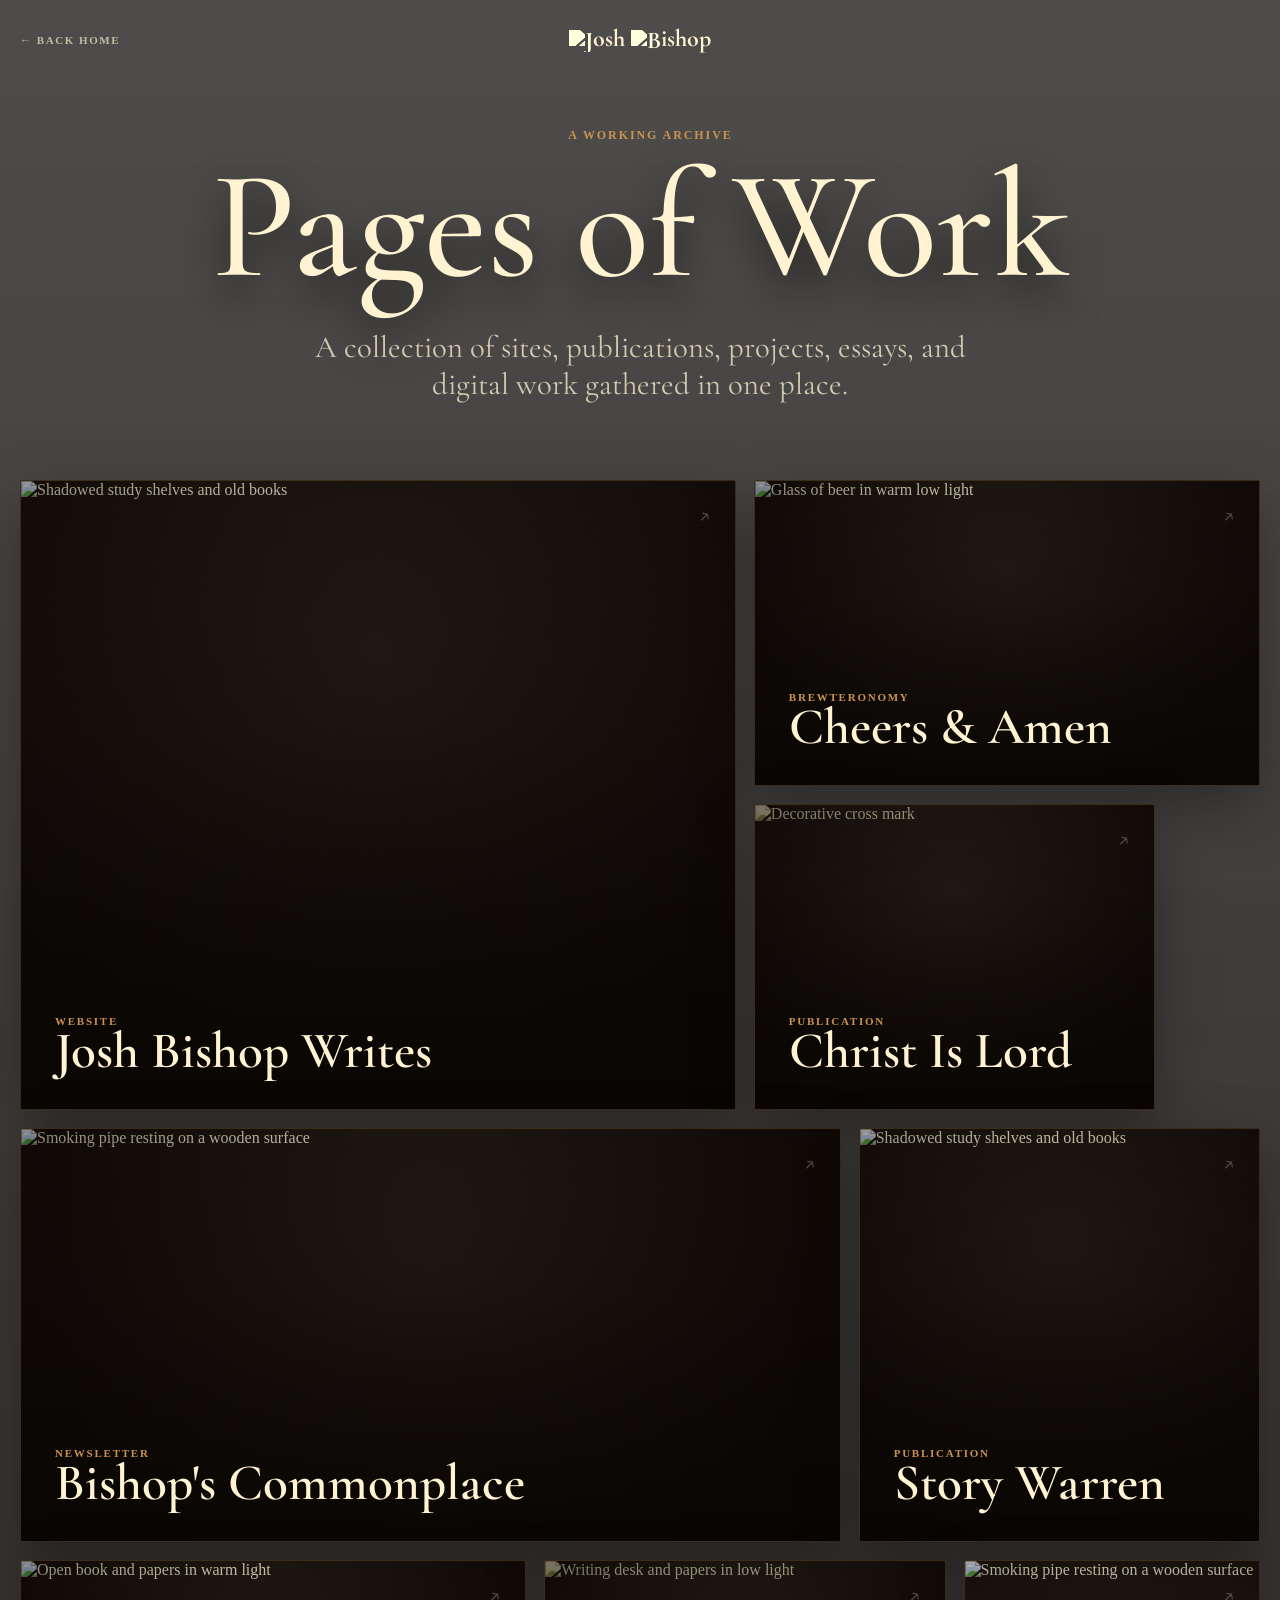
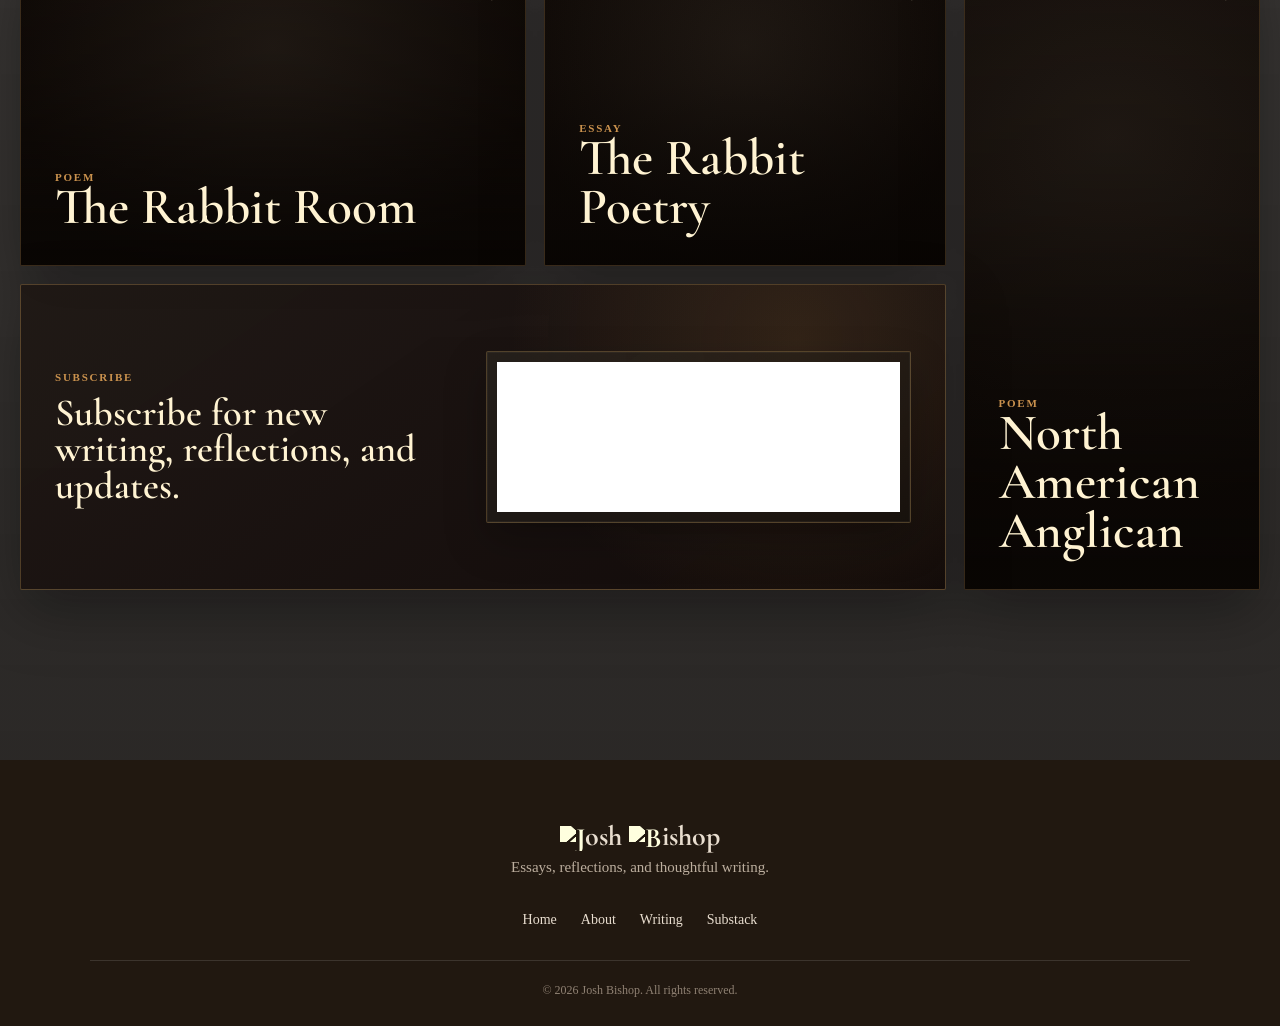
==== pages.html @ c332c075 "Add files via upload" ====
<!doctype html>
<html lang="en">
  <head>
    <meta charset="utf-8">
    <meta name="viewport" content="width=device-width, initial-scale=1">
    <title>Pages of Work | Josh Bishop</title>
    <meta
      name="description"
      content="A collection of sites, publications, projects, essays, and digital work by Josh Bishop gathered in one place."
    >
    <link rel="preconnect" href="https://fonts.googleapis.com">
    <link rel="preconnect" href="https://fonts.gstatic.com" crossorigin>
    <link href="https://fonts.googleapis.com/css2?family=Cormorant+Garamond:wght@500;600;700&family=Montserrat:wght@400;500;600;700;800&display=swap" rel="stylesheet">
    <link rel="stylesheet" href="styles.css">
  </head>
  <body class="pages-page">
    <header class="pages-header" aria-label="Pages archive header">
      <a class="pages-home-link" href="index.html">Back Home</a>
      <p class="pages-header-label"><img class="gothic-initial" src="gothic-J.png" alt="J">osh <img class="gothic-initial" src="gothic-b.png" alt="B">ishop</p>
    </header>

    <main class="pages-main">
      <section class="pages-hero" aria-labelledby="pages-title">
        <p class="section-kicker">A Working Archive</p>
        <h1 id="pages-title" class="pages-title">Pages of Work</h1>
        <p class="pages-intro">A collection of sites, publications, projects, essays, and digital work gathered in one place.</p>
      </section>

      <section class="pages-archive" aria-label="Collected pages">
        <a class="page-card page-card-primary" href="https://www.joshbishopwrites.com/" target="_blank" rel="noopener noreferrer">
          <img src="writing.jpg" alt="Shadowed study shelves and old books">
          <span class="page-card-shade" aria-hidden="true"></span>
          <span class="page-card-arrow" aria-hidden="true">↗</span>
          <span class="page-card-content">
            <span class="page-card-category">Website</span>
            <span class="page-card-title">
              <span>Josh Bishop Writes</span>
            </span>
            <span class="page-card-description">Poetry, theology, essays, and personal writing.</span>
          </span>
        </a>

        <a class="page-card page-card-short" href="https://www.cheersamen.com/" target="_blank" rel="noopener noreferrer">
          <img src="beers.jpg" alt="Glass of beer in warm low light">
          <span class="page-card-shade" aria-hidden="true"></span>
          <span class="page-card-arrow" aria-hidden="true">↗</span>
          <span class="page-card-content">
            <span class="page-card-category">Brewteronomy</span>
            <span class="page-card-title">
              <span>Cheers &amp; Amen</span>
            </span>
            <span class="page-card-description">Beer is a gift from God, given for his glory and our joy — and we should thank him for it</span>
          </span>
        </a>

        <a class="page-card page-card-medium" href="https://christislord.substack.com/" target="_blank" rel="noopener noreferrer">
          <img src="christ.jpg" alt="Decorative cross mark">
          <span class="page-card-shade" aria-hidden="true"></span>
          <span class="page-card-arrow" aria-hidden="true">↗</span>
          <span class="page-card-content">
            <span class="page-card-category">Publication</span>
            <span class="page-card-title">
              <span>Christ Is Lord</span>
            </span>
            <span class="page-card-description">Christian cultural engagement, essays, and public theology.</span>
          </span>
        </a>

        <a class="page-card page-card-wide" href="https://bishopscommonplace.substack.com/" target="_blank" rel="noopener noreferrer">
          <img src="open-book.jpg" alt="Smoking pipe resting on a wooden surface">
          <span class="page-card-shade" aria-hidden="true"></span>
          <span class="page-card-arrow" aria-hidden="true">↗</span>
          <span class="page-card-content">
            <span class="page-card-category">Newsletter</span>
            <span class="page-card-title">
              <span>Bishop's Commonplace</span>
            </span>
            <span class="page-card-description">Notes, fragments, observations, and links from the desk.</span>
          </span>
        </a>

        <a class="page-card page-card-square" href="https://storywarren.com/author/josh-bishop/" target="_blank" rel="noopener noreferrer">
          <img src="story-warren.jpg" alt="Shadowed study shelves and old books">
          <span class="page-card-shade" aria-hidden="true"></span>
          <span class="page-card-arrow" aria-hidden="true">↗</span>
          <span class="page-card-content">
            <span class="page-card-category">Publication</span>
            <span class="page-card-title">
              <span>Story Warren</span>
            </span>
            <span class="page-card-description">Collected writing by Josh Bishop at Story Warren.</span>
          </span>
        </a>

        <a class="page-card page-card-short page-card-rabbit-room" href="https://rabbitroompoetry.substack.com/p/an-unexpected-specterjosh-bishop" target="_blank" rel="noopener noreferrer">
          <img src="rabbit-room.jpg" alt="Open book and papers in warm light">
          <span class="page-card-shade" aria-hidden="true"></span>
          <span class="page-card-arrow" aria-hidden="true">↗</span>
          <span class="page-card-content">
            <span class="page-card-category">Poem</span>
            <span class="page-card-title">
              <span>The Rabbit Room</span>
            </span>
            <span class="page-card-description">An Unexpected Specter, published through Rabbit Room Poetry.</span>
          </span>
        </a>

        <a class="page-card page-card-medium page-card-rabbit-poetry" href="https://www.rabbitroom.com/post/on-creation-first-and-new-by-josh-bishop" target="_blank" rel="noopener noreferrer">
          <img src="rabbit-poetry.jpg" alt="Writing desk and papers in low light">
          <span class="page-card-shade" aria-hidden="true"></span>
          <span class="page-card-arrow" aria-hidden="true">↗</span>
          <span class="page-card-content">
            <span class="page-card-category">Essay</span>
            <span class="page-card-title">
              <span>The Rabbit Poetry</span>
            </span>
            <span class="page-card-description">On Creation, First and New, published by The Rabbit Room.</span>
          </span>
        </a>

        <a class="page-card page-card-anglican" href="https://northamanglican.com/summer-afternoon/" target="_blank" rel="noopener noreferrer">
          <img src="summer.jpg" alt="Smoking pipe resting on a wooden surface">
          <span class="page-card-shade" aria-hidden="true"></span>
          <span class="page-card-arrow" aria-hidden="true">↗</span>
          <span class="page-card-content">
            <span class="page-card-category">Poem</span>
            <span class="page-card-title">
              <span>North American Anglican</span>
            </span>
            <span class="page-card-description">Summer Afternoon, published at The North American Anglican.</span>
          </span>
        </a>

        <div class="page-card page-card-subscribe">
          <div class="page-card-content page-subscribe-content">
            <div class="page-subscribe-copy">
              <span class="page-card-category">Subscribe</span>
              <span class="page-card-title">
                <span>Subscribe for new writing, reflections, and updates.</span>
              </span>
            </div>
            <div class="subscribe-frame pages-more-frame">
              <iframe class="subscribe-embed pages-more-embed" src="https://www.joshbishopwrites.com/embed" width="480" height="150" frameborder="0" scrolling="no"></iframe>
            </div>
          </div>
        </div>
      </section>
    </main>

    <footer class="site-footer">
      <div class="footer-inner">
        <div class="footer-brand">
          <h3><img class="gothic-initial" src="gothic-J.png" alt="J">osh <img class="gothic-initial" src="gothic-b.png" alt="B">ishop </h3>
          <p>Essays, reflections, and thoughtful writing.</p>
        </div>

        <nav class="footer-nav" aria-label="Footer navigation">
          <a href="index.html">Home</a>
          <a href="index.html#about">About</a>
          <a href="pages.html">Writing</a>
          <a href="https://www.joshbishopwrites.com/" target="_blank" rel="noopener noreferrer">Substack</a>
        </nav>

        <div class="footer-bottom">
          <p>© 2026 Josh Bishop. All rights reserved.</p>
        </div>
      </div>
    </footer>

    <script src="script.js"></script>
  </body>
</html>
---- styles.css ----
:root {
  --black: #090604;
  --coal: #120b08;
  --walnut: #21130d;
  --brown: #352016;
  --oxblood: #68241f;
  --green: #203226;
  --brass: #ca924e;
  --paper: #f2dfbc;
  --cream: #fff3d2;
  --muted: #bca27b;
  --line: rgba(255, 231, 188, 0.16);
  --shadow: rgba(0, 0, 0, 0.54);
}

* {
  box-sizing: border-box;
}

html {
  scroll-behavior: smooth;
}

body {
  margin: 0;
  color: var(--cream);
  background:
    radial-gradient(circle at 20% 8%, rgba(104, 36, 31, 0.22), transparent 28rem),
    linear-gradient(180deg, #090604 0%, #140d09 46%, #090604 100%);
  cursor: url("deus-vult-cursor.png") 16 16, auto;
}

body.pages-page {
  min-height: 100vh;
  color: var(--cream);
  background:
    linear-gradient(rgba(9, 6, 4, 0.72), rgba(9, 6, 4, 0.88)),
    url("pages-background.jpg") center / cover fixed no-repeat;
}


body::before {
  position: fixed;
  inset: 0;
  z-index: 10;
  pointer-events: none;
  content: "";
  opacity: 0.025;
  background-image: url("data:image/svg+xml,%3Csvg viewBox='0 0 240 240' xmlns='http://www.w3.org/2000/svg'%3E%3Cfilter id='noise'%3E%3CfeTurbulence type='fractalNoise' baseFrequency='0.85' numOctaves='3' stitchTiles='stitch'/%3E%3C/filter%3E%3Crect width='240' height='240' filter='url(%23noise)' opacity='0.55'/%3E%3C/svg%3E");
  background-size: 240px 240px;
  mix-blend-mode: overlay;
}

a {
  color: inherit;
  text-decoration: none;
}

a:focus-visible,
button:focus-visible,
input:focus-visible {
  outline: 2px solid rgba(185, 133, 69, 0.9);
  outline-offset: 4px;
}

img,
video {
  display: block;
  max-width: 100%;
}

.hero {
  position: relative;
  min-height: 100svh;
  display: grid;
  place-items: center;
  overflow: hidden;
  isolation: isolate;
  background: var(--black);
}

.hero-video {
  position: absolute;
  inset: 0;
  z-index: -3;
  width: 100%;
  height: 100%;
  object-fit: cover;
}

.hero-shade {
  position: absolute;
  inset: 0;
  z-index: -1;
  background:
    radial-gradient(circle at center, rgba(9, 6, 4, 0.03) 0%, rgba(9, 6, 4, 0.26) 44%, rgba(9, 6, 4, 0.58) 100%),
    linear-gradient(180deg, rgba(9, 6, 4, 0.12) 0%, rgba(9, 6, 4, 0.24) 62%, rgba(9, 6, 4, 0.72) 100%),
    rgba(9, 6, 4, 0.1);
}

.hero-content {
  width: min(960px, calc(100% - 40px));
  text-align: center;
}

.eyebrow,
.section-kicker {
  margin: 0 0 18px;
  color: var(--brass);
  font-size: 12px;
  font-weight: 800;
  letter-spacing: 0.16em;
  text-transform: uppercase;
}

.section-kicker::before {
  display: inline-block;
  width: 12px;
  height: 12px;
  margin-right: 9px;
  vertical-align: -1px;
  content: "";
  background: rgba(185, 133, 69, 0.78);
  mask: url("deus-vult.png") center / contain no-repeat;
  -webkit-mask: url("deus-vult.png") center / contain no-repeat;
}

.hero h1 {
  margin: 0;
  font-family: "Cormorant Garamond", Georgia, serif;
  font-size: clamp(72px, 13vw, 190px);
  font-weight: 700;
  line-height: 0.82;
  letter-spacing: 0;
  text-shadow: 0 18px 40px rgba(0, 0, 0, 0.72);
}

.gothic-initial {
  display: inline-block;
  width: auto;
  height: 0.86em;
  vertical-align: -0.08em;
  filter: brightness(0) saturate(100%) invert(94%) sepia(12%) saturate(643%) hue-rotate(339deg) brightness(108%) contrast(104%);
}

.hero-roles {
  position: absolute;
  left: 50%;
  bottom: clamp(34px, 8vh, 84px);
  display: flex;
  align-items: center;
  gap: 16px;
  margin: 0;
  color: rgba(255, 243, 210, 0.8);
  font-size: 12px;
  font-weight: 800;
  letter-spacing: 0.18em;
  text-transform: uppercase;
  transform: translateX(-50%);
  white-space: nowrap;
}

.hero-roles span {
  width: 32px;
  height: 1px;
  background: rgba(185, 133, 69, 0.76);
}

.about-section,
.work-section,
.reading-section,
.subscribe-section {
  width: min(1220px, calc(100% - 40px));
  margin: 0 auto;
}

.about-section {
  padding: clamp(80px, 9vw, 130px) 0 clamp(36px, 5vw, 72px);
}

.section-rule {
  width: 100%;
  height: 1px;
  margin-bottom: 32px;
  background: var(--line);
}

.about-grid {
  display: grid;
  grid-template-columns: minmax(0, 0.96fr) minmax(320px, 0.74fr);
  gap: clamp(40px, 7vw, 96px);
  align-items: start;
}

.about-heading {
  position: relative;
}

h2,
h3 {
  font-family: "Cormorant Garamond", Georgia, serif;
  letter-spacing: 0;
}

.about-heading h2,
.section-heading h2,
.reading-intro h2,
.subscribe-panel h2 {
  margin: 0;
  font-size: clamp(42px, 6vw, 78px);
  font-weight: 600;
  line-height: 0.95;
}

.about-copy {
  color: rgba(255, 243, 210, 0.78);
  font-family: "Cormorant Garamond", Georgia, serif;
  font-size: clamp(22px, 2.1vw, 29px);
  line-height: 1.32;
}

.about-copy p {
  margin: 0 0 26px;
}

.section-pipe {
  position: absolute;
  top: 350px;
  left: -2rem;
  z-index: 5;
  width: clamp(220px, 30vw, 360px);
  height: auto;
  margin: 0;
  opacity: 0.72;
  filter: sepia(1) saturate(1.9) hue-rotate(345deg) brightness(0.5);
  pointer-events: none;
  transform: scaleX(-1) rotate(20deg);
  transform-origin: right;
}

.section-heading {
  margin-bottom: 34px;
  margin-top: -5rem;

  padding-top: clamp(30px, 4vw, 44px);
  border-top: 1px solid var(--line);
  text-align: right;
}

.section-heading h2 {
  max-width: 630px;
  margin-left: auto;
}

.work-section {
  padding: clamp(24px, 4vw, 48px) 0 clamp(84px, 10vw, 150px);
}

.work-grid {
  display: grid;
  grid-template-columns: repeat(4, minmax(0, 1fr));
  grid-auto-rows: 180px;
  gap: 20px;
}

.work-card {
  position: relative;
  overflow: hidden;
  min-height: 320px;
  border-radius: 2px;
  border: 1px solid rgba(215, 171, 103, 0.18);
  background: var(--walnut);
  box-shadow: 0 18px 48px rgba(0, 0, 0, 0.3);
}

.work-card-featured img {
  object-position: center 70%;
}

.work-card:focus-visible {
  outline-offset: 6px;
}

.work-card.tall {
  grid-column: span 2;
  grid-row: span 2;
}

.work-card.wide {
  grid-column: span 2;
}

.work-card-featured {
  grid-column: 1 / -1;
  grid-row: span 2;
}

.work-card-pages {
  grid-column: span 2;
  grid-row: span 4;
}

.work-card-new {
  grid-column: span 2;
  grid-row: span 2;
}

.work-card-small {
  grid-column: span 1;
  grid-row: span 2;
}

.work-card img {
  width: 100%;
  height: 100%;
  object-fit: cover;
  filter: saturate(0.92) contrast(1.06) brightness(0.86);
  transition: transform 700ms ease, filter 700ms ease;
}

.card-vignette,
.card-hover,
.card-title {
  position: absolute;
  inset: 0;
}

.work-card-arrow {
  position: absolute;
  top: 24px;
  right: 24px;
  z-index: 2;
  color: rgba(255, 243, 210, 0.74);
  font-family: "Montserrat", system-ui, -apple-system, BlinkMacSystemFont, "Segoe UI", sans-serif;
  font-size: 22px;
  line-height: 1;
  opacity: 0.35;
  transform: translate(0);
  transition: opacity 240ms ease, transform 240ms ease;
}

.card-vignette {
  background:
    linear-gradient(180deg, rgba(9, 6, 4, 0.06) 0%, rgba(9, 6, 4, 0.14) 42%, rgba(9, 6, 4, 0.68) 100%),
    radial-gradient(circle at 50% 30%, transparent 0%, rgba(9, 6, 4, 0.38) 84%);
  transition: background 340ms ease;
}

.card-title {
  display: flex;
  flex-direction: column;
  justify-content: flex-end;
  padding: 28px;
  transition: transform 340ms ease;
}

.card-title span {
  margin-bottom: 10px;
  color: var(--brass);
  font-size: 12px;
  font-weight: 800;
  letter-spacing: 0.16em;
  text-transform: uppercase;
}

.card-title h3 {
  max-width: 420px;
  margin: 0;
  font-size: clamp(44px, 4.2vw, 62px);
  font-weight: 600;
  line-height: 0.94;
}

.card-hover {
  display: flex;
  align-items: flex-end;
  justify-content: flex-start;
  text-align: left;
  padding: 28px;
  opacity: 0;
  transform: translateY(16px);
  transition: opacity 300ms ease, transform 300ms ease;
}

.card-hover p {
  width: min(430px, 100%);
  margin: 0;
  color: var(--paper);
  font-family: "Cormorant Garamond", Georgia, serif;
  font-size: 25px;
  line-height: 1.18;
}

.work-card:hover img,
.work-card:focus-within img {
  transform: scale(1.025);
  filter: saturate(0.96) contrast(1.08) brightness(0.8);
}

.work-card:hover .card-vignette,
.work-card:focus-within .card-vignette {
  background:
    linear-gradient(180deg, rgba(9, 6, 4, 0.08) 0%, rgba(9, 6, 4, 0.24) 42%, rgba(9, 6, 4, 0.82) 100%),
    radial-gradient(circle at 50% 30%, rgba(9, 6, 4, 0.04) 0%, rgba(9, 6, 4, 0.56) 84%);
}

.work-card:hover .work-card-arrow,
.work-card:focus-within .work-card-arrow {
  opacity: 1;
  transform: translate(3px, -3px);
}

.work-card:hover .card-title,
.work-card:focus-within .card-title {
  transform: translateY(-56px);
}

.work-card-pages:hover .card-title,
.work-card-pages:focus-within .card-title {
  transform: translateY(-92px);
}

.work-card:hover .card-hover,
.work-card:focus-within .card-hover {
  opacity: 1;
  transform: translateY(0);
}

.reading-section {
  padding: clamp(84px, 10vw, 138px) 0;
  border-top: 1px solid var(--line);
}

.reading-intro {
  display: grid;
  grid-template-columns: minmax(0, 0.84fr) minmax(300px, 0.52fr);
  gap: 52px;
  align-items: end;
  margin-bottom: 44px;
}

.reading-intro p {
  margin: 0;
  color: rgba(255, 243, 210, 0.68);
  font-family: "Cormorant Garamond", Georgia, serif;
  font-size: 24px;
  line-height: 1.3;
}

.reading-grid {
  display: grid;
  grid-template-columns: 1.2fr 0.9fr 0.9fr;
  border-top: 1px solid rgba(215, 171, 103, 0.18);
  border-left: 1px solid rgba(215, 171, 103, 0.18);
}

.reading-list {
  min-height: 330px;
  padding: clamp(38px, 4vw, 48px) clamp(30px, 3.6vw, 44px) clamp(44px, 4.5vw, 54px);
  border-radius: 2px;
  border-right: 1px solid rgba(215, 171, 103, 0.18);
  border-bottom: 1px solid rgba(215, 171, 103, 0.18);
  background: rgba(255, 243, 210, 0.035);
}

.reading-list h3 {
  margin: 0 0 22px;
  color: var(--brass);
  font-size: 34px;
  font-weight: 600;
}

.reading-list ul {
  display: grid;
  gap: 26px;
  margin: 0;
  padding: 0;
  list-style: none;
}

.reading-list li {
  display: grid;
  gap: 5px;
  color: rgba(255, 243, 210, 0.74);
  font-size: 15px;
  line-height: 1.55;
}

.reading-list li span {
  color: rgba(255, 243, 210, 0.58);
  font-family: "Montserrat", system-ui, -apple-system, BlinkMacSystemFont, "Segoe UI", sans-serif;
  font-size: 12px;
  font-weight: 600;
  letter-spacing: 0.08em;
  text-transform: uppercase;
}

cite {
  display: block;
  color: var(--cream);
  font-family: "Cormorant Garamond", Georgia, serif;
  font-size: 23px;
  font-style: italic;
  line-height: 1.08;
}

.subscribe-section {
  padding: 0 0 clamp(36px, 5vw, 64px);
}

.subscribe-panel {
  position: relative;
  overflow: hidden;
  display: grid;
  grid-template-columns: minmax(0, 0.95fr) minmax(360px, 0.58fr);
  gap: 24px 36px;
  align-items: center;
  padding: clamp(36px, 6vw, 72px);
  border: 1px solid rgba(215, 171, 103, 0.18);
  background:
    radial-gradient(circle at 85% 20%, rgba(185, 133, 69, 0.1), transparent 26rem),
    #1a100b;
}

.subscribe-copy {
  display: grid;
  gap: 18px;
  align-content: center;
}

.subscribe-panel h2 {
  max-width: 760px;
}

.subscribe-panel p:not(.section-kicker) {
  margin: 0;
  color: rgba(255, 243, 210, 0.74);
  font-family: "Cormorant Garamond", Georgia, serif;
  font-size: 28px;
  line-height: 1.2;
}

.subscribe-form {
  grid-column: 1 / -1;
  display: grid;
  grid-template-columns: minmax(0, 3fr) minmax(140px, 1fr);
  gap: 12px;
  align-self: end;
  width: min(100%, 660px);
  margin-top: 22px;
}

.subscribe-form input,
.subscribe-form button {
  height: 50px;
  border: 1px solid rgba(255, 231, 188, 0.24);
  font: inherit;
}

.subscribe-form input {
  min-width: 0;
  padding: 0 16px;
  color: var(--cream);
  background: rgba(9, 6, 4, 0.42);
}

.subscribe-form input:focus {
  border-color: rgba(185, 133, 69, 0.7);
}

.subscribe-form input::placeholder {
  color: rgba(255, 243, 210, 0.58);
}

.subscribe-form button {
  padding: 0 24px;
  color: #170d09;
  background: var(--brass);
  font-size: 12px;
  font-weight: 800;
  letter-spacing: 0.14em;
  text-transform: uppercase;
  cursor: pointer;
  transition: background 160ms ease, transform 160ms ease;
}

.subscribe-form button:hover {
  background: #d09a58;
}

.subscribe-form button:active {
  transform: translateY(1px);
}

.subscribe-embed {
  display: block;
  width: 100%;
  max-width: 100%;
  border: 0;
  background: #fff;
}

.subscribe-frame {
  grid-column: 2;
  grid-row: 1;
  justify-self: end;
  overflow: hidden;
  width: min(100%, 520px);
  margin-top: 0;
  padding: 10px;
  border: 1px solid rgba(215, 171, 103, 0.28);
  border-radius: 2px;
  background:
    linear-gradient(145deg, rgba(255, 243, 210, 0.08), rgba(255, 243, 210, 0.02)),
    rgba(9, 6, 4, 0.42);
  box-shadow:
    inset 0 0 0 1px rgba(255, 243, 210, 0.04),
    0 18px 42px rgba(0, 0, 0, 0.28);
}

.site-footer {
  margin-top: 80px;
  padding: 64px 24px 28px;
  color: #e8ddcf;
  background: #211810;
}

.footer-inner {
  max-width: 1100px;
  margin: 0 auto;
  text-align: center;
}

.footer-brand {
  margin-bottom: 36px;
}

.footer-brand h3 {
  margin: 0 0 8px;
  font-family: "Cormorant Garamond", Georgia, serif;
  font-size: 28px;
  font-weight: 700;
  line-height: 0.9;
}

.footer-brand .gothic-initial {
  height: 0.9em;
}

.footer-brand p {
  margin: 0;
  color: #bcae9e;
  font-size: 15px;
}

.footer-nav {
  display: flex;
  flex-wrap: wrap;
  justify-content: center;
  gap: 24px;
  padding-bottom: 32px;
  border-bottom: 1px solid rgba(255, 255, 255, 0.12);
}

.footer-nav a {
  color: #e8ddcf;
  font-size: 14px;
  transition: opacity 200ms ease;
}

.footer-nav a:hover {
  opacity: 0.65;
}

.footer-bottom {
  padding-top: 22px;
  color: #8f8173;
  font-size: 12px;
}

.footer-bottom p {
  margin: 0;
}

.visually-hidden {
  position: absolute;
  width: 1px;
  height: 1px;
  padding: 0;
  overflow: hidden;
  clip: rect(0, 0, 0, 0);
  white-space: nowrap;
  border: 0;
}

.pages-header {
  position: relative;
  z-index: 2;
  display: grid;
  grid-template-columns: 1fr auto 1fr;
  align-items: center;
  gap: 24px;
  width: min(1340px, calc(100% - 40px));
  margin: 0 auto;
  padding: 28px 0 0;
  color: rgba(255, 243, 210, 0.66);
  font-size: 11px;
  font-weight: 800;
  letter-spacing: 0.14em;
  text-transform: uppercase;
}

.pages-home-link {
  justify-self: start;
  transition: color 180ms ease;
}

.pages-home-link::before {
  content: "← ";
}

.pages-home-link:hover {
  color: var(--cream);
}

.pages-header-label {
  margin: 0;
  color: var(--cream);
  font-family: "Cormorant Garamond", Georgia, serif;
  font-size: 24px;
  font-weight: 700;
  line-height: 0.9;
  letter-spacing: 0;
  text-transform: none;
  white-space: nowrap;
}

.pages-header-label .gothic-initial {
  height: 0.9em;
}

.pages-main {
  position: relative;
  z-index: 1;
  width: min(1340px, calc(100% - 40px));
  margin: 0 auto;
  padding: clamp(58px, 6vw, 92px) 0 clamp(44px, 7vw, 92px);
}

.pages-hero {
  display: grid;
  justify-items: center;
  text-align: center;
}

.pages-title {
  max-width: 1120px;
  margin: 0;
  font-family: "Cormorant Garamond", Georgia, serif;
  font-size: clamp(76px, 12vw, 180px);
  font-weight: 500;
  line-height: 0.85;
  letter-spacing: 0;
  text-shadow: 0 18px 42px rgba(0, 0, 0, 0.72);
}

.pages-intro {
  width: min(680px, 100%);
  margin: clamp(24px, 3vw, 38px) auto 0;
  color: rgba(255, 243, 210, 0.76);
  font-family: "Cormorant Garamond", Georgia, serif;
  font-size: clamp(24px, 2.4vw, 34px);
  line-height: 1.2;
}

.pages-archive {
  display: grid;
  grid-template-columns: repeat(12, minmax(0, 1fr));
  grid-auto-rows: 90px;
  gap: 18px;
  margin-top: clamp(52px, 6vw, 84px);
}

.page-card {
  position: relative;
  overflow: hidden;
  display: block;
  min-height: 260px;
  border: 1px solid rgba(215, 171, 103, 0.2);
  border-radius: 2px;
  background: #140d09;
  box-shadow: 0 22px 60px rgba(0, 0, 0, 0.34);
  isolation: isolate;
}

.page-card-primary {
  grid-column: span 7;
  grid-row: span 6;
}

.page-card-short {
  grid-column: span 5;
  grid-row: span 3;
}

.page-card-square {
  grid-column: span 4;
  grid-row: span 4;
}

.page-card-wide {
  grid-column: span 8;
  grid-row: span 4;
}

.page-card-medium {
  grid-column: span 4;
  grid-row: span 3;
}

.page-card-anglican {
  grid-column: span 3;
  grid-row: span 6;
}

.page-card-subscribe {
  grid-column: span 9;
  grid-row: span 3;
  min-height: 0;
  border-color: rgba(215, 171, 103, 0.3);
  background:
    radial-gradient(circle at 84% 18%, rgba(185, 133, 69, 0.16), transparent 18rem),
    linear-gradient(145deg, rgba(255, 243, 210, 0.05), rgba(9, 6, 4, 0.08)),
    rgba(18, 11, 8, 0.9);
}

.page-card img {
  width: 100%;
  height: 100%;
  object-fit: cover;
  filter: saturate(0.9) contrast(1.04) brightness(0.9);
  transform: scale(1);
  transition: transform 700ms ease, filter 700ms ease;
}

.page-card-rabbit-room img {
  object-position: center 24%;
}

.page-card-rabbit-poetry img {
  object-position: center 80%;
}

.page-card-medium img {
  
  filter: sepia(0.75) saturate(1.3) brightness(0.68);
}

.page-card-shade {
  position: absolute;
  inset: 0;
  z-index: 1;
  background:
    linear-gradient(to top, rgba(8, 5, 3, 0.84), rgba(8, 5, 3, 0.2) 60%, rgba(8, 5, 3, 0.06)),
    radial-gradient(circle at 50% 28%, rgba(255, 243, 210, 0.06), rgba(8, 5, 3, 0.34) 78%);
  transition: background 320ms ease;
}

.page-card-content {
  position: absolute;
  left: 0;
  right: 0;
  bottom: 0;
  z-index: 2;
  display: flex;
  flex-direction: column;
  align-items: flex-start;
  padding: clamp(22px, 3vw, 34px);
}

.page-subscribe-content {
  top: 0;
  display: grid;
  grid-template-columns: minmax(0, 0.9fr) minmax(320px, 1fr);
  gap: clamp(20px, 4vw, 48px);
  align-content: center;
  align-items: center;
}

.page-subscribe-copy {
  display: grid;
  grid-column: 1;
  gap: 12px;
}



.page-card-subscribe .page-card-title {
  font-size: clamp(30px, 3vw, 46px);
}

.pages-more-embed {
  height: 150px;
}

.pages-more-frame {
  grid-column: 2;
  grid-row: 1;
  align-self: center;
  justify-self: end;
  width: min(100%, 520px);
  margin-top: 0;
}

.page-card-category {
  color: var(--brass);
  font-size: 11px;
  font-weight: 800;
  letter-spacing: 0.16em;
  text-transform: uppercase;
}

.page-card-title {
  display: flex;
  align-items: end;
  justify-content: space-between;
  gap: 18px;
  font-family: "Cormorant Garamond", Georgia, serif;
  font-size: clamp(34px, 4vw, 62px);
  font-weight: 600;
  line-height: 0.95;
  letter-spacing: 0;
}

.page-card-arrow {
  position: absolute;
  top: 24px;
  right: 24px;
  z-index: 2;
  color: rgba(255, 243, 210, 0.74);
  font-family: "Montserrat", system-ui, -apple-system, BlinkMacSystemFont, "Segoe UI", sans-serif;
  font-size: 22px;
  line-height: 1;
  opacity: 0.35;
  transform: translate(0);
  transition: opacity 240ms ease, transform 240ms ease;
}

.page-card-description {
  max-width: 520px;
  margin-top: 0;
  color: rgba(242, 223, 188, 0.88);
  font-family: "Cormorant Garamond", Georgia, serif;
  font-size: clamp(18px, 1.5vw, 23px);
  line-height: 1.2;
  max-height: 0;
  opacity: 0;
  overflow: hidden;
  transform: translateY(10px);
  transition:
    max-height 420ms ease,
    opacity 280ms ease,
    transform 420ms ease,
    margin-top 420ms ease;
}

.page-card:hover img,
.page-card:focus-visible img {
  filter: saturate(0.94) contrast(1.06) brightness(0.82);
  transform: scale(1.026);
}

.page-card:hover .page-card-shade,
.page-card:focus-visible .page-card-shade {
  background:
    linear-gradient(to top, rgba(8, 5, 3, 0.9), rgba(8, 5, 3, 0.3) 58%, rgba(8, 5, 3, 0.12)),
    radial-gradient(circle at 50% 28%, rgba(255, 243, 210, 0.04), rgba(8, 5, 3, 0.48) 82%);
}

.page-card:hover .page-card-arrow,
.page-card:focus-visible .page-card-arrow {
  opacity: 1;
  transform: translate(3px, -3px);
}

.page-card:hover .page-card-description,
.page-card:focus-visible .page-card-description {
  max-height: 120px;
  margin-top: 14px;
  opacity: 1;
  transform: translateY(0);
}

@media (max-width: 920px) {
  .about-grid,
  .reading-intro,
  .subscribe-panel {
    grid-template-columns: 1fr;
  }

  .subscribe-frame {
    grid-column: 1;
    grid-row: auto;
    justify-self: start;
    margin-top: 10px;
  }

  .subscribe-panel p:not(.section-kicker) {
    max-width: 560px;
  }

  .work-grid {
    grid-template-columns: repeat(2, minmax(0, 1fr));
    grid-auto-rows: 340px;
  }

  .work-card.tall,
  .work-card.wide,
  .work-card-featured,
  .work-card-pages,
  .work-card-new {
    grid-column: span 2;
    grid-row: span 1;
  }

  .reading-grid {
    grid-template-columns: 1fr;
  }

  .pages-archive {
    grid-template-columns: repeat(6, minmax(0, 1fr));
    grid-auto-rows: 86px;
  }

  .page-card-primary,
  .page-card-short,
  .page-card-square,
  .page-card-wide,
  .page-card-medium,
  .page-card-anglican,
  .page-card-subscribe {
    grid-column: span 6;
    grid-row: span 4;
  }

}

@media (max-width: 620px) {
  .hero-video {
    object-position: 34% center;
  }

  .hero-content {
    width: min(100% - 28px, 420px);
  }

  .eyebrow {
    margin-bottom: 14px;
    font-size: 9px;
    letter-spacing: 0.12em;
  }

  .hero h1 {
    font-size: clamp(54px, 18vw, 86px);
    line-height: 0.86;
    white-space: nowrap;
  }

  .hero-roles {
    bottom: 24px;
    gap: 9px;
    font-size: 9px;
    letter-spacing: 0.12em;
  }

  .hero-roles span {
    width: 16px;
  }

  .section-pipe {
    top: 518px;
  }

  .about-section,
  .work-section,
  .reading-section,
  .subscribe-section {
    width: min(100% - 28px, 1220px);
  }

  .section-heading{
    margin-top: 0;
  }

  .work-grid {
    grid-template-columns: 1fr;
  }

  .work-card,
  .work-card.tall,
  .work-card.wide,
  .work-card-featured,
  .work-card-pages,
  .work-card-new,
  .work-card-small {
    grid-column: span 1;
    grid-row: span 1;
  }

  .subscribe-form {
    grid-template-columns: 1fr;
    width: 100%;
  }

  .footer-nav {
    gap: 16px 22px;
  }

  body.pages-page {
    background-attachment: scroll;
  }

  .pages-header {
    grid-template-columns: 1fr;
    gap: 12px;
    width: min(100% - 28px, 1220px);
    padding-top: 22px;
  }

  .pages-header-label {
    justify-self: center;
  }

  .pages-main {
    width: min(100% - 28px, 1220px);
    padding-top: 60px;
  }

  .pages-title {
    font-size: clamp(68px, 24vw, 116px);
  }

  .pages-archive {
    grid-template-columns: 1fr;
    grid-auto-rows: auto;
    gap: 14px;
    margin-top: 56px;
  }

  .page-card-primary,
  .page-card-short,
  .page-card-square,
  .page-card-wide,
  .page-card-medium,
  .page-card-anglican {
    grid-column: span 1;
    grid-row: auto;
  }

  .page-card-subscribe {
    grid-column: span 1;
    grid-row: auto;
    aspect-ratio: auto;
    min-height: 360px;
  }

  .page-subscribe-content {
    grid-template-columns: 1fr;
    gap: 20px;
  }

  .pages-more-frame {
    grid-column: 1;
    grid-row: auto;
    justify-self: stretch;
  }

  .page-card {
    aspect-ratio: 4 / 3;
    min-height: 0;
  }

  .page-card-description,
  .page-card-arrow {
    opacity: 1;
    transform: translate(0);
  }

  .page-card-description {
    max-height: 120px;
    margin-top: 14px;
  }
}

@media (prefers-reduced-motion: reduce) {
  html {
    scroll-behavior: auto;
  }

  *,
  *::before,
  *::after {
    scroll-behavior: auto !important;
    transition-duration: 0.01ms !important;
    animation-duration: 0.01ms !important;
    animation-iteration-count: 1 !important;
  }

  .hero-video {
    display: none;
  }
}
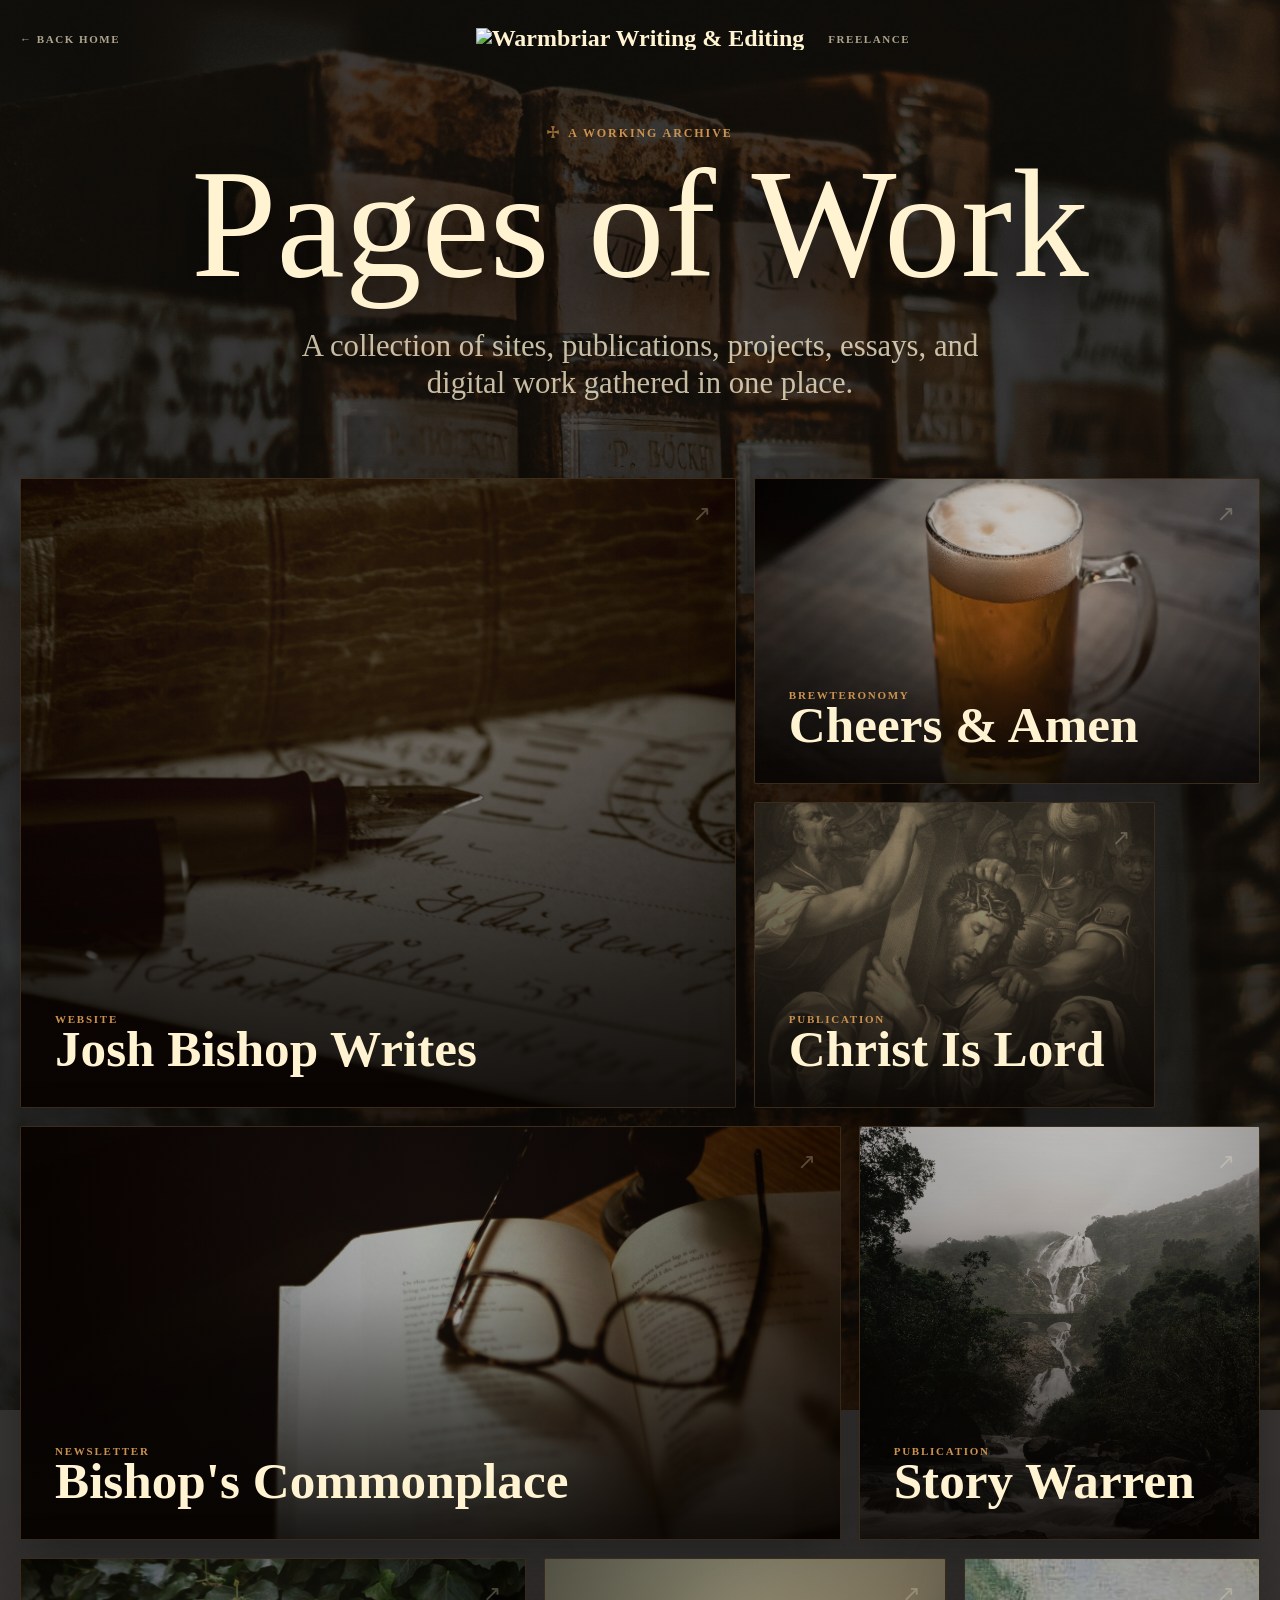
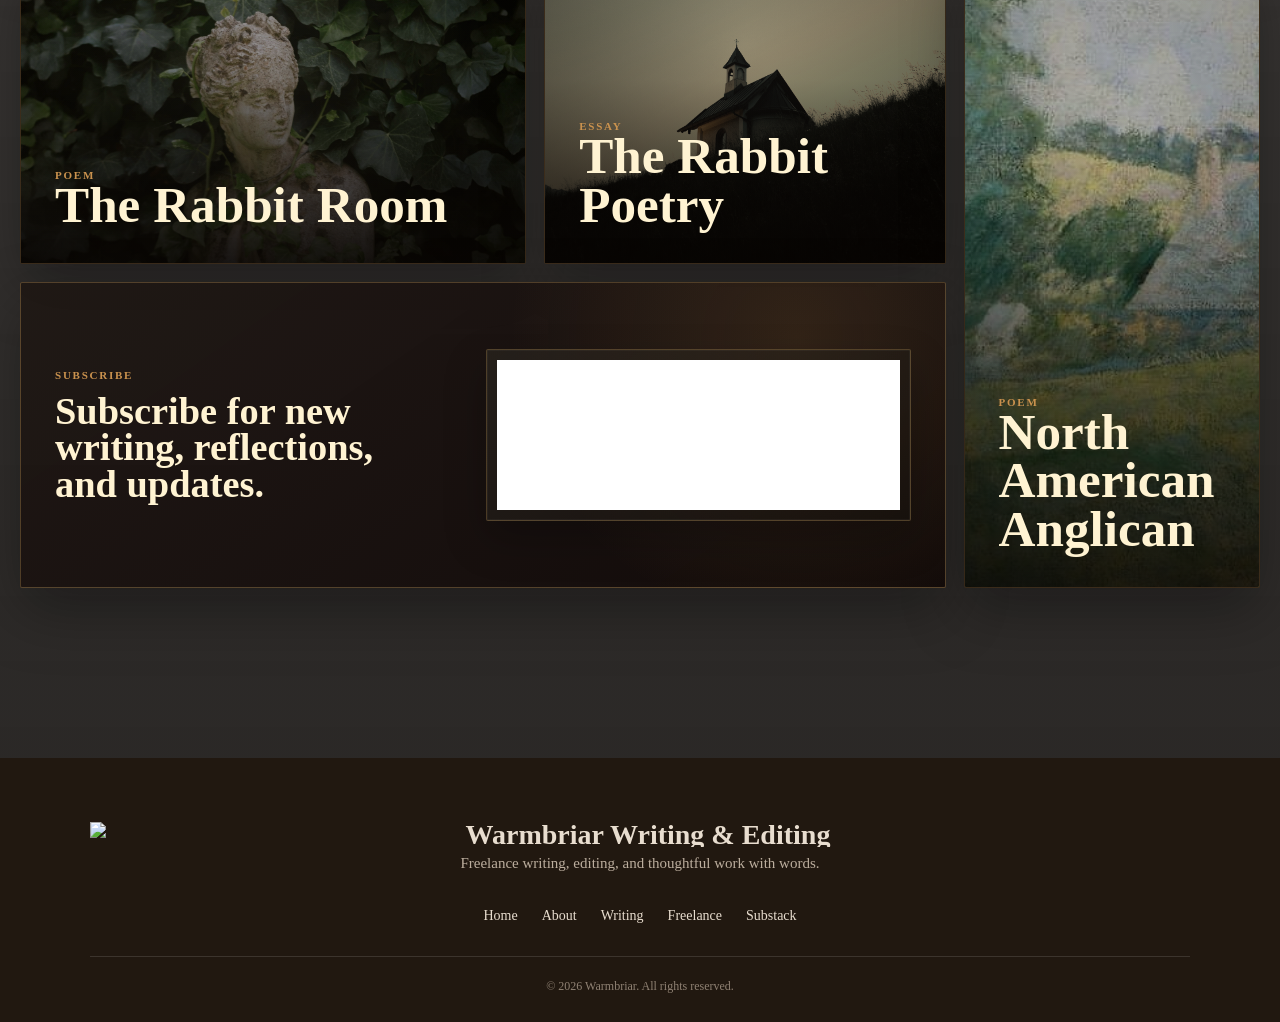
==== commit 8392f665: "Update page title and branding to Warmbriar" ====
--- a/pages.html
+++ b/pages.html
@@ -3,20 +3,22 @@
   <head>
     <meta charset="utf-8">
     <meta name="viewport" content="width=device-width, initial-scale=1">
-    <title>Pages of Work | Josh Bishop</title>
+    <title>Pages of Work | Warmbriar</title>
     <meta
       name="description"
       content="A collection of sites, publications, projects, essays, and digital work by Josh Bishop gathered in one place."
     >
     <link rel="preconnect" href="https://fonts.googleapis.com">
     <link rel="preconnect" href="https://fonts.gstatic.com" crossorigin>
-    <link href="https://fonts.googleapis.com/css2?family=Cormorant+Garamond:wght@500;600;700&family=Montserrat:wght@400;500;600;700;800&display=swap" rel="stylesheet">
+
+    <link href="https://fonts.googleapis.com/css2?family=EB+Garamond:ital,wght@0,400..800;1,400..800&display=swap" rel="stylesheet">
     <link rel="stylesheet" href="styles.css">
   </head>
   <body class="pages-page">
     <header class="pages-header" aria-label="Pages archive header">
       <a class="pages-home-link" href="index.html">Back Home</a>
-      <p class="pages-header-label"><img class="gothic-initial" src="gothic-J.png" alt="J">osh <img class="gothic-initial" src="gothic-b.png" alt="B">ishop</p>
+      <a class="pages-header-label" href="index.html"><img class="warmbriar-logo" src="warmbriar-logo.png" alt="Warmbriar Writing &amp; Editing"></a>
+      <nav class="page-nav" aria-label="Main navigation"><a href="freelance.html">Freelance</a></nav>
     </header>
 
     <main class="pages-main">
@@ -140,7 +142,7 @@
               </span>
             </div>
             <div class="subscribe-frame pages-more-frame">
-              <iframe class="subscribe-embed pages-more-embed" src="https://www.joshbishopwrites.com/embed" width="480" height="150" frameborder="0" scrolling="no"></iframe>
+              <iframe title="Subscribe to Josh Bishop Writes" class="subscribe-embed pages-more-embed" src="https://www.joshbishopwrites.com/embed" width="480" height="150" frameborder="0" scrolling="no"></iframe>
             </div>
           </div>
         </div>
@@ -150,19 +152,20 @@
     <footer class="site-footer">
       <div class="footer-inner">
         <div class="footer-brand">
-          <h3><img class="gothic-initial" src="gothic-J.png" alt="J">osh <img class="gothic-initial" src="gothic-b.png" alt="B">ishop </h3>
-          <p>Essays, reflections, and thoughtful writing.</p>
+          <h3><a href="index.html"><img class="warmbriar-logo" src="warmbriar-logo.png" alt="Warmbriar Writing &amp; Editing"></a></h3>
+          <p>Freelance writing, editing, and thoughtful work with words.</p>
         </div>
 
         <nav class="footer-nav" aria-label="Footer navigation">
           <a href="index.html">Home</a>
           <a href="index.html#about">About</a>
           <a href="pages.html">Writing</a>
+          <a href="freelance.html">Freelance</a>
           <a href="https://www.joshbishopwrites.com/" target="_blank" rel="noopener noreferrer">Substack</a>
         </nav>
 
         <div class="footer-bottom">
-          <p>© 2026 Josh Bishop. All rights reserved.</p>
+          <p>© 2026 Warmbriar. All rights reserved.</p>
         </div>
       </div>
     </footer>
